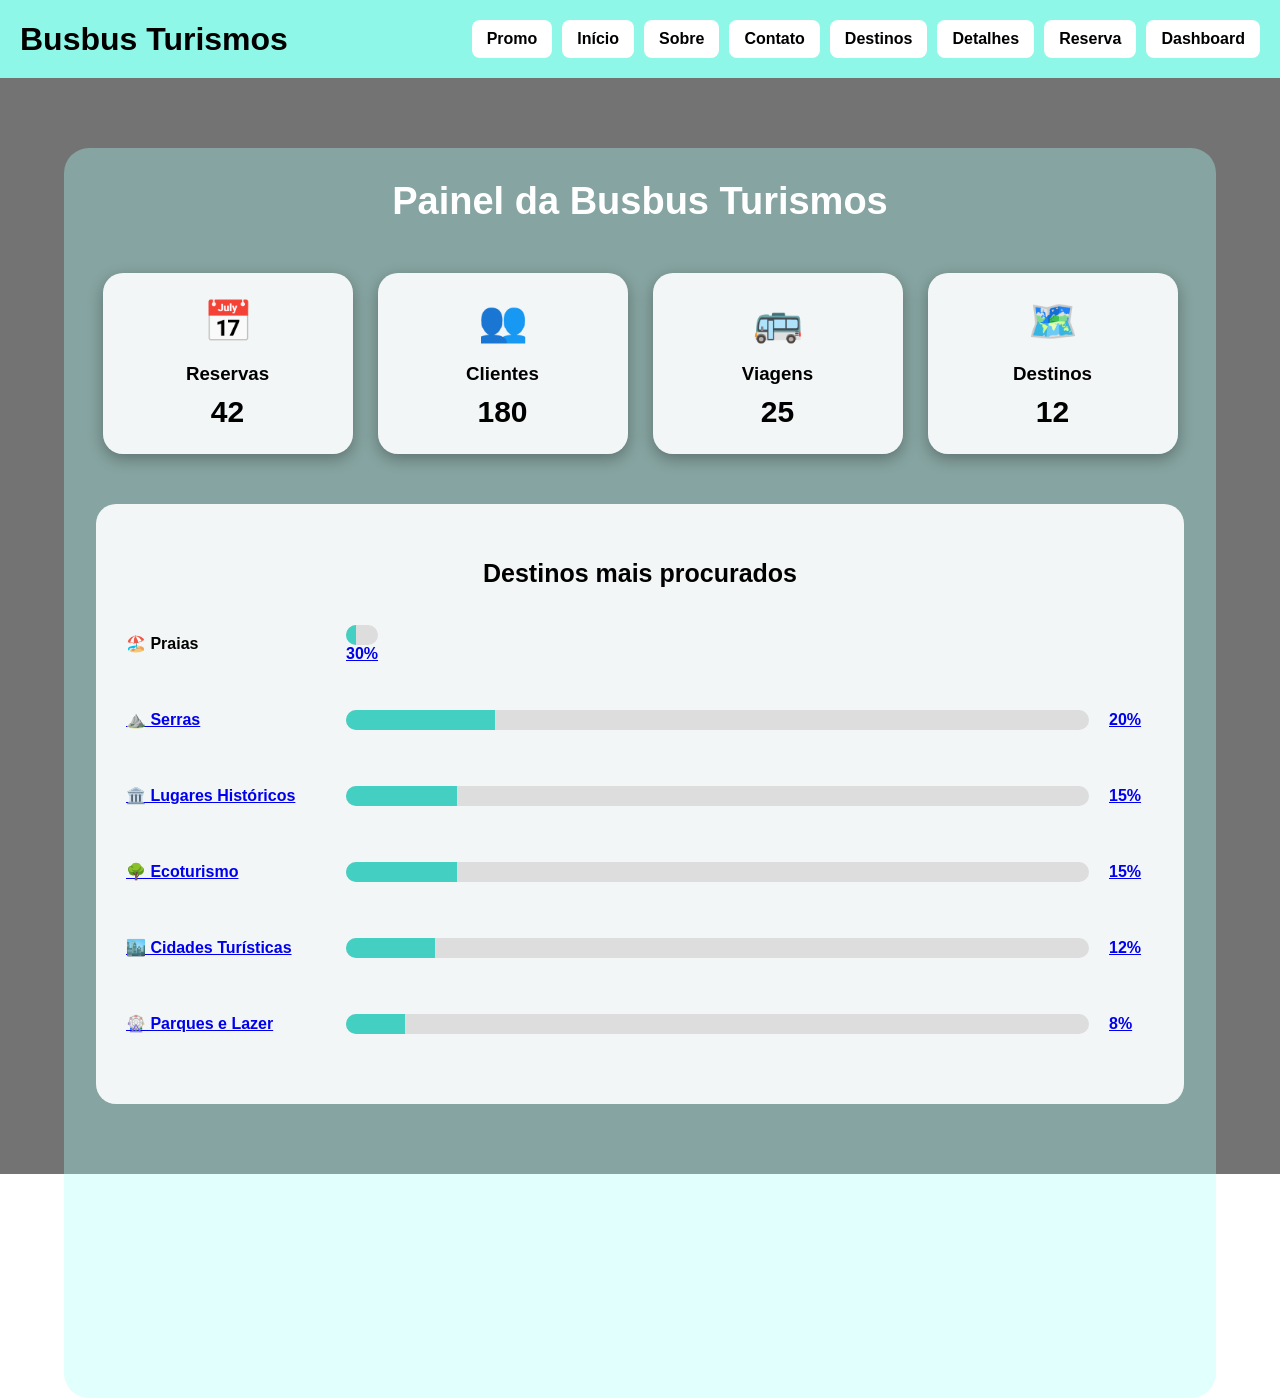
==== dashboard/index.html @ c85f4bd4 "Add files via upload" ====
<!DOCTYPE html>
<html lang="pt-br">

<head>

    <meta charset="UTF-8">

    <!-- Faz o site funcionar melhor em celulares -->
    <meta name="viewport" content="width=device-width, initial-scale=1.0">

    <title>Dashboard - Busbus Turismos</title>

    <!-- Conecta o HTML ao CSS -->
    <link rel="stylesheet" href="style.css">

</head>

<body>

    <!-- Cabeçalho do site -->
    <header>

        <!-- Nome da empresa -->
        <h1>Busbus Turismos</h1>

        <!-- Menu de navegação -->
        <nav>

            <a href="../promo/">Promo</a>

            <a href="../">Início</a>

            <a href="../historia/">Sobre</a>

            <a href="../contato/">Contato</a>

            <a href="../destinos/">Destinos</a>

            <a href="../detalhes/">Detalhes</a>

            <a href="../reserva/">Reserva</a>

            <a href="../dashboard/">Dashboard</a>

        </nav>

    </header>


    <!-- Conteúdo principal -->
    <main>

        <!-- Faixa transparente no fundo -->
        <div class="faixa"></div>

        <!-- Conteúdo do dashboard -->
        <section class="dashboard">

            <!-- Título -->
            <h2>Painel da Busbus Turismos</h2>

            <!-- Área com os cartões de informações -->
            <div class="cards">

                <!-- Cartão 1 -->
                <div class="card">

                    <span>📅</span>

                    <h3>Reservas</h3>

                    <p>42</p>

                </div>


                <!-- Cartão 2 -->
                <div class="card">

                    <span>👥</span>

                    <h3>Clientes</h3>

                    <p>180</p>

                </div>


                <!-- Cartão 3 -->
                <div class="card">

                    <span>🚌</span>

                    <h3>Viagens</h3>

                    <p>25</p>

                </div>


                <!-- Cartão 4 -->
                <div class="card">

                    <span>🗺️</span>

                    <h3>Destinos</h3>

                    <p>12</p>

                </div>

            </div>


            <!-- Parte dos destinos mais procurados -->
            <div class="ranking">

                <h3>Destinos mais procurados</h3>


                <!-- Praia -->
                <div class="destino">

                    <p>🏖️ Praias</p>
                    <a href="destinos/" class="card-link">
                    <div class="barra">

                        <div class="progresso praia"></div>

                    </div>

                    <span>30%</span>

                </div>


                <!-- Serra -->
                <div class="destino">

                    <p>⛰️ Serras</p>

                    <div class="barra">

                        <div class="progresso serra"></div>

                    </div>

                    <span>20%</span>

                </div>


                <!-- Histórico -->
                <div class="destino">

                    <p>🏛️ Lugares Históricos</p>

                    <div class="barra">

                        <div class="progresso historico"></div>

                    </div>

                    <span>15%</span>

                </div>

                <!-- Ecoturismo -->
                <div class="destino">

                    <p>🌳 Ecoturismo</p>

                    <div class="barra">

                        <div class="progresso Ecoturismo"></div>

                    </div>

                    <span>15%</span>

                </div>
                <!-- Cidades Turisticas -->
                <div class="destino">

                    <p>🏙️ Cidades Turísticas</p>

                    <div class="barra">

                        <div class="progresso Cidades"></div>

                    </div>

                    <span>12%</span>

                </div>
                  <!-- Parques e Lazer -->
                  <div class="destino">

                    <p>🎡 Parques e Lazer</p>

                    <div class="barra">

                        <div class="progresso Parques"></div>

                    </div>

                    <span>8%</span>

                </div>

            </div>

        </section>

    </main>

</body>

</html>
---- dashboard/style.css ----
/* ========================= */
/* FUNDO DO SITE */
/* ========================= */

body{

    /* Remove margem padrão */
    margin: 0;

    /* Fonte do site */
    font-family: Arial, sans-serif;

    /* Fundo com camada escura + imagem */
    background-image:

    linear-gradient(
        rgba(0,0,0,0.55),
        rgba(0,0,0,0.55)
    ),

    url("https://images.pexels.com/photos/37505756/pexels-photo-37505756.jpeg");

    /* Faz a imagem ocupar a tela */
    background-size: cover;

    /* Centraliza a imagem */
    background-position: center;

    /* Não repete a imagem */
    background-repeat: no-repeat;

    /* Altura mínima da página */
    min-height: 100vh;
}


/* ========================= */
/* CABEÇALHO */
/* ========================= */

header{

    /* Coloca título e menu lado a lado */
    display: flex;

    /* Um fica de cada lado */
    justify-content: space-between;

    /* Centraliza verticalmente */
    align-items: center;

    /* Cor azul clara */
    background-color: #8ff7e7;

    /* Espaço interno */
    padding: 20px;

}


/* Título da empresa */

header h1{

    margin: 0;

}


/* Área dos links */

nav{

    display: flex;

    /* Espaço entre os botões */
    gap: 10px;

    /* Permite quebrar linha se faltar espaço */
    flex-wrap: wrap;

}


/* Botões do menu */

nav a{

    background-color: white;

    padding: 10px 15px;

    border-radius: 8px;

    text-decoration: none;

    color: black;

    font-weight: bold;

}


/* Efeito quando passa o mouse */

nav a:hover{

    background-color: #e8e8e8;

}


/* ========================= */
/* ÁREA PRINCIPAL */
/* ========================= */

main{

    /* Centraliza o dashboard */
    display: flex;

    justify-content: center;

    /* Espaço abaixo do cabeçalho */
    padding-top: 70px;

    padding-bottom: 70px;

    position: relative;

}


/* ========================= */
/* FAIXA TRANSPARENTE */
/* ========================= */

.faixa{

    position: absolute;

    /* Largura da faixa */
    width: 90%;

    /* Altura */
    height: 1250px;

    /* Cor transparente */
    background: rgba(170,255,245,0.35);

    /* Bordas arredondadas */
    border-radius: 25px;

    /* Fica atrás */
    z-index: 1;

}


/* ========================= */
/* DASHBOARD */
/* ========================= */

.dashboard{

    /* Fica na frente da faixa */
    position: relative;

    z-index: 2;

    /* Largura */
    width: 85%;

    max-width: 1100px;

}


/* Título */

.dashboard h2{

    text-align: center;

    color: white;

    font-size: 38px;

    margin-bottom: 50px;

}


/* ========================= */
/* CARTÕES */
/* ========================= */

.cards{

    /* Coloca os cards lado a lado */
    display: flex;

    /* Espaço entre eles */
    gap: 25px;

    /* Centraliza */
    justify-content: center;

    /* Quebra linha se precisar */
    flex-wrap: wrap;

}


/* Cada card */

.card{

    background: rgba(255,255,255,0.9);

    width: 200px;

    padding: 25px;

    border-radius: 20px;

    text-align: center;

    box-shadow: 0 5px 15px rgba(0,0,0,0.3);

}


/* Emoji */

.card span{

    font-size: 40px;

}


/* Nome do card */

.card h3{

    margin-bottom: 10px;

}


/* Número */

.card p{

    font-size: 30px;

    font-weight: bold;

    margin: 0;

}


/* Efeito ao passar o mouse */

.card:hover{

    transform: scale(1.05);

    transition: 0.3s;

}


/* ========================= */
/* RANKING */
/* ========================= */

.ranking{

    /* Fundo branco transparente */
    background: rgba(255,255,255,0.9);

    /* Espaço interno */
    padding: 30px;

    /* Arredondamento */
    border-radius: 20px;

    /* Espaço acima */
    margin-top: 50px;

}


/* Título do ranking */

.ranking h3{

    text-align: center;

    font-size: 25px;

    margin-bottom: 30px;

}


/* Cada destino */

.destino{

    display: flex;

    align-items: center;

    gap: 20px;

    margin-bottom: 25px;

}


/* Nome do destino */

.destino p{

    width: 200px;

    font-weight: bold;

}


/* Fundo da barra */

.barra{

    flex: 1;

    height: 20px;

    background-color: #dddddd;

    border-radius: 20px;

    overflow: hidden;

}


/* Parte preenchida da barra */

.progresso{

    height: 100%;

    background-color: #43cfc1;

}


/* Tamanho da barra da praia */

.praia{

    width: 30%;

}


/* Tamanho da barra da serra */

.serra{

    width: 20%;

}


/* Tamanho da barra histórica */

.historico{

    width: 15%;

}

/* Tamanho da barra histórica */

.Cidades{

    width: 12%;

}

.Parques{

    width: 8%;

}

/* Tamanho da barra histórica */

.Ecoturismo{

    width: 15%;

}


/* Porcentagem */

.destino span{

    font-weight: bold;

    width: 45px;

}


/* ========================= */
/* CELULAR */
/* ========================= */

@media(max-width: 700px){

    /* Cabeçalho vira coluna */
    header{

        flex-direction: column;

        gap: 20px;

    }


    /* Centraliza o menu */
    nav{

        justify-content: center;

    }


    /* Destinos ficam um pouco mais organizados */
    .destino{

        flex-wrap: wrap;

    }


    .destino p{

        width: 100%;

    }


    /* A faixa acompanha melhor o conteúdo */
    .faixa{

        height: 950px;

    }

}
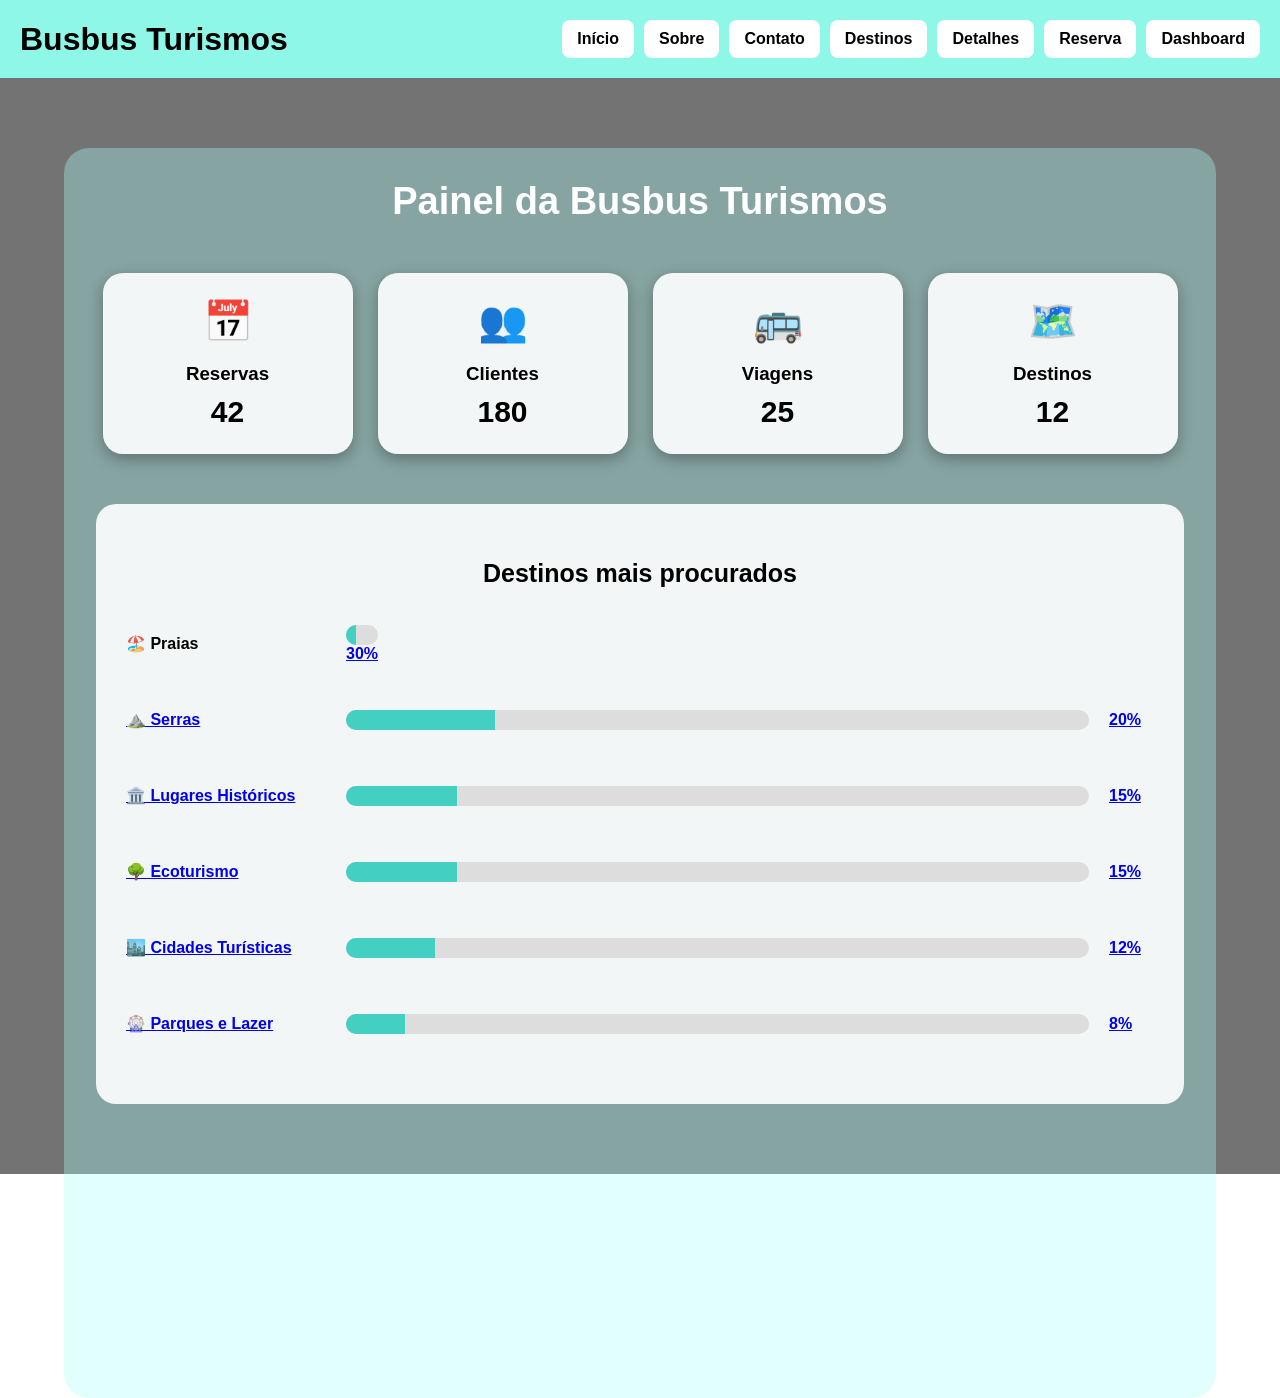
==== commit bd30d6ef: "Update index.html" ====
--- a/dashboard/index.html
+++ b/dashboard/index.html
@@ -26,8 +26,6 @@
         <!-- Menu de navegação -->
         <nav>
 
-            <a href="../promo/">Promo</a>
-
             <a href="../">Início</a>
 
             <a href="../historia/">Sobre</a>
@@ -216,4 +214,4 @@
 
 </body>
 
-</html>+</html>
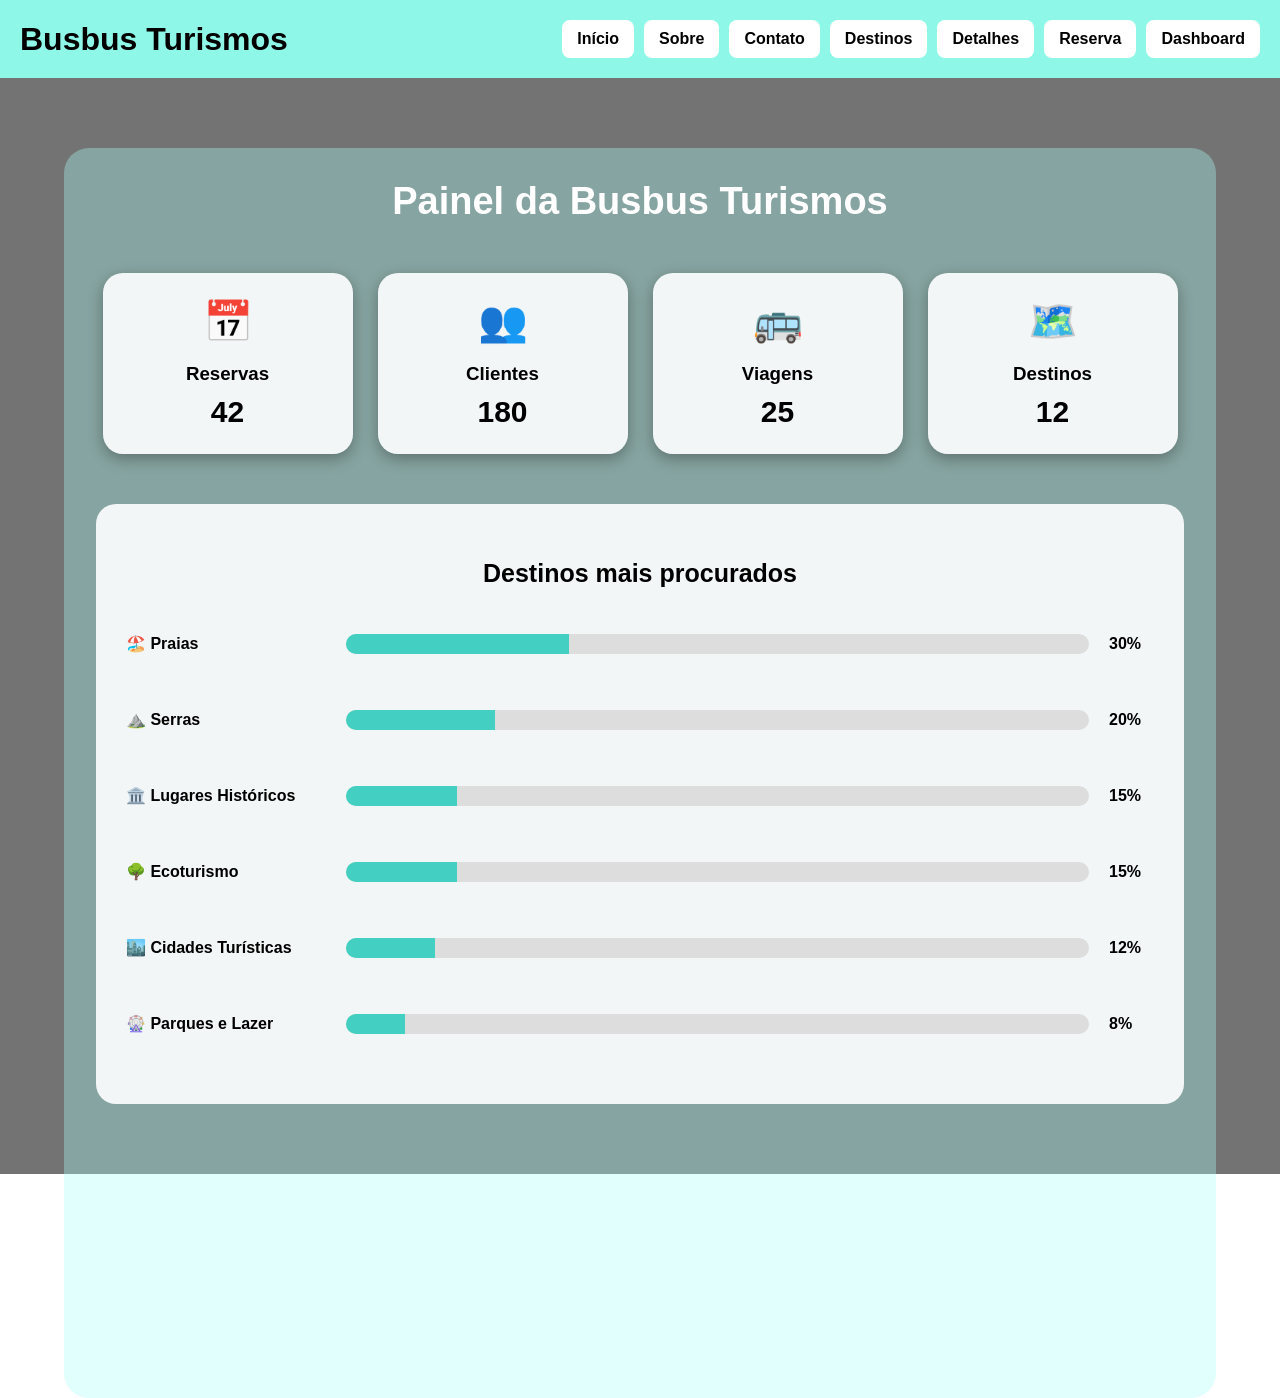
==== commit 9fa5e236: "Add files via upload" ====
--- a/dashboard/index.html
+++ b/dashboard/index.html
@@ -26,6 +26,7 @@
         <!-- Menu de navegação -->
         <nav>
 
+         
             <a href="../">Início</a>
 
             <a href="../historia/">Sobre</a>
@@ -120,7 +121,7 @@
                 <div class="destino">
 
                     <p>🏖️ Praias</p>
-                    <a href="destinos/" class="card-link">
+                    
                     <div class="barra">
 
                         <div class="progresso praia"></div>
@@ -214,4 +215,4 @@
 
 </body>
 
-</html>
+</html>
